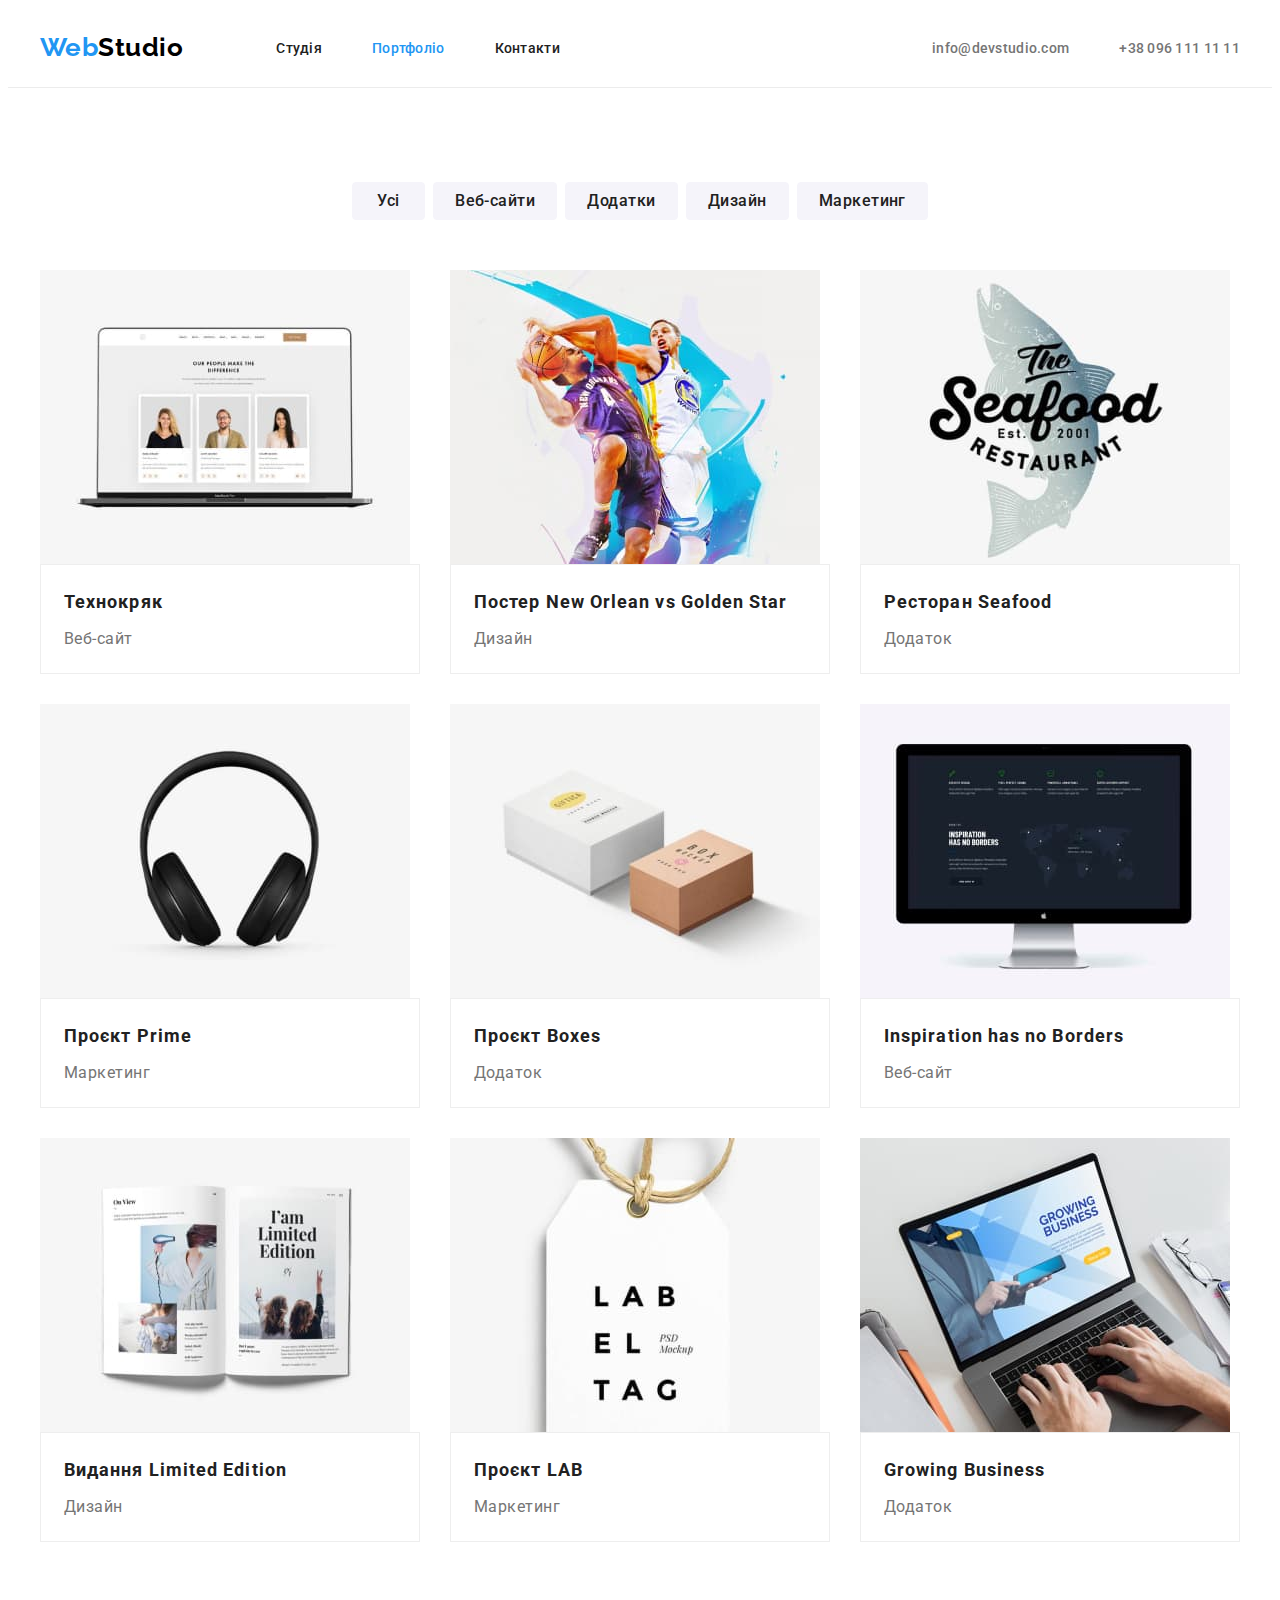
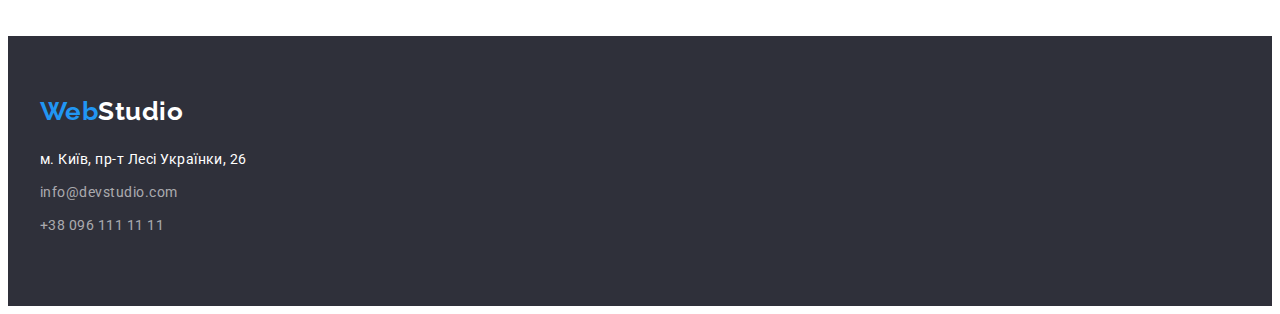
==== portfolio.html @ 45e5f4ee "Initial commit" ====
<!DOCTYPE html>
<html lang="uk">
  <head>
    <meta charset="UTF-8" />
    <meta http-equiv="X-UA-Compatible" content="IE=edge" />
    <meta name="viewport" content="width=device-width, initial-scale=1.0" />
    <title>Студія</title>

    <link rel="preconnect" href="https://fonts.googleapis.com" />
    <link rel="preconnect" href="https://fonts.gstatic.com" crossorigin />
    <link
      href="https://fonts.googleapis.com/css2?family=Raleway:wght@700&family=Roboto:wght@400;500;700;900&display=swap"
      rel="stylesheet"
    />

    <!-- Modern-normalize -->
    <link
      rel="stylesheet"
      href="https://cdnjs.cloudflare.com/ajax/libs/modern-normalize/1.1.0/modern-normalize.min.css"
      integrity="sha512-wpPYUAdjBVSE4KJnH1VR1HeZfpl1ub8YT/NKx4PuQ5NmX2tKuGu6U/JRp5y+Y8XG2tV+wKQpNHVUX03MfMFn9Q=="
      crossorigin="anonymous"
      referrerpolicy="no-referrer"
    />

    <!-- Custom styles -->
    <link rel="stylesheet" href="./css/styles.css" />
  </head>

  <body>
    <!-- Шапка сайту -->
    <header class="header">
      <div class="container">
        <nav class="site-nav">
          <a href="/" lang="en" class="link logo"><span class="logo-part">Web</span>Studio</a>
          <!-- TODO: замінити посилання ./index.html на дійсне -->
          <ul class="site-nav list">
            <li class="list-item"><a href="./index.html" class="link">Студія</a></li>
            <li class="list-item"><a href="./portfolio.html" class="link current">Портфоліо</a></li>
            <li class="list-item"><a href="./index.html" class="link">Контакти</a></li>
          </ul>
        </nav>
        <ul class="contacts list">
          <li class="list-item">
            <a href="mailto:info@devstudio.com" class="link">info@devstudio.com</a>
          </li>
          <li class="list-item">
            <a href="tel:+380961111111" class="link">+38 096 111 11 11</a>
          </li>
        </ul>
      </div>
    </header>

    <main>
      <!-- Портфоліо -->
      <section class="section portfolio">
        <div class="container">
          <h1 class="section-title visually-hidden">Портфоліо</h1>
          <ul class="portfolio-button list">
            <li class="list-item">
              <button type="button" class="button primary">Усі</button>
            </li>
            <li class="list-item">
              <button type="button" class="button primary">Веб-сайти</button>
            </li>
            <li class="list-item">
              <button type="button" class="button primary">Додатки</button>
            </li>
            <li class="list-item">
              <button type="button" class="button primary">Дизайн</button>
            </li>
            <li class="list-item">
              <button type="button" class="button primary">Маркетинг</button>
            </li>
          </ul>
          <!-- TODO: замінити посилання ./index.html на дійсне -->
          <ul class="portfolio list card-set">
            <li class="portfolio card-set-item">
              <a href="./index.html" class="link">
                <img src="./images/project-1.jpg" alt="Ноутбук" width="370" height="294" />
                <div class="portfolio-container">
                  <h2 class="subtitle">Технокряк</h2>
                  <p class="text">Веб-сайт</p>
                </div>
              </a>
            </li>
            <li class="portfolio card-set-item">
              <a href="./index.html" class="link">
                <img src="./images/project-2.jpg" alt="Баскетболісти" width="370" height="294" />
                <div class="portfolio-container">
                  <h2 class="subtitle">Постер <span lang="en">New Orlean vs Golden Star</span></h2>
                  <p class="text">Дизайн</p>
                </div>
              </a>
            </li>
            <li class="portfolio card-set-item">
              <a href="./index.html" class="link">
                <img src="./images/project-3.jpg" alt="Лого з рибою" width="370" height="294" />
                <div class="portfolio-container">
                  <h2 class="subtitle">Ресторан <span lang="en">Seafood</span></h2>
                  <p class="text">Додаток</p>
                </div>
              </a>
            </li>
            <li class="portfolio card-set-item">
              <a href="./index.html" class="link">
                <img src="./images/project-4.jpg" alt="Навушники" width="370" height="294" />
                <div class="portfolio-container">
                  <h2 class="subtitle">Проєкт <span lang="en">Prime</span></h2>
                  <p class="text">Маркетинг</p>
                </div>
              </a>
            </li>
            <li class="portfolio card-set-item">
              <a href="./index.html" class="link">
                <img src="./images/project-5.jpg" alt="Коробки з паперу" width="370" height="294" />
                <div class="portfolio-container">
                  <h2 class="subtitle">Проєкт <span lang="en">Boxes</span></h2>
                  <p class="text">Додаток</p>
                </div>
              </a>
            </li>
            <li class="portfolio card-set-item">
              <a href="./index.html" class="link">
                <img src="./images/project-6.jpg" alt="Монітор" width="370" height="294" />
                <div class="portfolio-container">
                  <h2 lang="en" class="subtitle">Inspiration has no Borders</h2>
                  <p class="text">Веб-сайт</p>
                </div>
              </a>
            </li>
            <li class="portfolio card-set-item">
              <a href="./index.html" class="link">
                <img src="./images/project-7.jpg" alt="Розгорнута книга" width="370" height="294" />
                <div class="portfolio-container">
                  <h2 class="subtitle">Видання <span lang="en">Limited Edition</span></h2>
                  <p class="text">Дизайн</p>
                </div>
              </a>
            </li>
            <li class="portfolio card-set-item">
              <a href="./index.html" class="link">
                <img src="./images/project-8.jpg" alt="Етикетка" width="370" height="294" />
                <div class="portfolio-container">
                  <h2 class="subtitle">Проєкт <span lang="en">LAB</span></h2>
                  <p class="text">Маркетинг</p>
                </div>
              </a>
            </li>
            <li class="portfolio card-set-item">
              <a href="./index.html" class="link">
                <img src="./images/project-9.jpg" alt="Ноутбук" width="370" height="294" />
                <div class="portfolio-container">
                  <h2 lang="en" class="subtitle">Growing Business</h2>
                  <p class="text">Додаток</p>
                </div>
              </a>
            </li>
          </ul>
        </div>
      </section>
    </main>

    <!-- Підвал -->
    <footer class="footer">
      <div class="container">
        <a href="/" lang="en" class="link logo"><span class="logo-part">Web</span>Studio</a>
        <address>
          <ul class="address list">
            <li>
              <a
                href="https://www.google.com/maps/d/embed?mid=10uSM3H-mIU3GznYo2szRIEphczw&hl=en_US&ehbc=2E312F"
                target="_blank"
                rel="noopener noreferrer nofollow"
                class="link post"
                >м. Київ, пр-т Лесі Українки, 26
              </a>
            </li>
            <li>
              <a href="mailto:info@devstudio.com" class="link">info@devstudio.com</a>
            </li>
            <li>
              <a href="tel:+380961111111" class="link">+38 096 111 11 11</a>
            </li>
          </ul>
        </address>
      </div>
    </footer>
  </body>
</html>
---- css/styles.css ----
:root {
  /* Fonts */
  --primary-font-family: 'Roboto';
  --logo-font-family: 'Raleway';

  /* Text colors */
  --primary-text-color: #757575;
  --title-text-color: #212121;
  --secondary-text-color: #fff;
  --footer-text-color: rgba(255, 255, 255, 0.6);
  --rare-text-color: #000;
  --accent-color: #2196f3;

  /* BG colors */
  --button-active-color: #188ce8;
  --primary-bgc: #fff;
  --secondary-bgc: #2f303a;
  --team-bgc: #f5f4fa;
  --header-border-color: #ececec;
  --portfolio-list-item-border-color: #eeeeee;

  /* Others */
  --indent: 30px;
  --items: 3;
}

/* Base styles */
body {
  color: var(--primary-text-color);
  background-color: var(--primary-bgc);
  font-family: var(--primary-font-family), sans-serif;
  letter-spacing: 0.03em;
}

/* Reset start */
h1,
h2,
h3,
h4,
h5,
h6,
p {
  margin: 0;
}

.link {
  text-decoration: none;
  color: currentColor;
}

.list {
  list-style: none;
  margin: 0;
  padding: 0;
}

img {
  display: block;
  max-width: 100%;
  height: auto;
}
/* Reset end */

/* Card set */
.card-set {
  display: flex;
  flex-wrap: wrap;
  gap: var(--indent);
}

.card-set-item {
  flex-basis: calc((100% - var(--indent) * (var(--items) - 1)) / var(--items));
}

/* <!-- Шапка сайту -- >  */
.header {
  border-bottom: 1px solid var(--header-border-color);
}

.logo {
  color: var(--rare-text-color);
  font-family: var(--logo-font-family), sans-serif;
  font-weight: 700;
  font-size: 26px;
  line-height: calc(31 / 26);
}

.logo-part {
  color: var(--accent-color);
}

.header .logo {
  padding: 24px 0;
  margin-right: 93px;
}

.header .container,
.site-nav,
.contacts.list {
  display: flex;
  align-items: center;
}

.site-nav .list-item:not(:last-child),
.contacts .list-item:not(:last-child) {
  margin-right: 50px;
}

.contacts.list {
  margin-left: auto;
}
/* ofh;qwhtco */
.site-nav.list .link {
  padding: 32px 0 31px 0;

  color: var(--title-text-color);
  font-weight: 500;
  font-size: 14px;
  line-height: calc(16 / 14);
  letter-spacing: 0.02em;
}

.site-nav .link:hover,
.site-nav .link:focus {
  color: var(--accent-color);
}

.site-nav .link.current {
  color: var(--accent-color);
}

.contacts .link {
  padding: 32px 0 31px 0;

  color: var(--primary-text-color);
  font-weight: 500;
  font-size: 14px;
  line-height: calc(16 / 14);
  letter-spacing: 0.02em;
}

.contacts .link:hover,
.contacts .link:focus {
  color: var(--accent-color);
}

/* <!-- Герой --> */
.hero {
  padding-top: 200px;
  padding-bottom: 200px;

  background-color: var(--secondary-bgc);
}

.hero-title {
  width: 696px;
  margin: 0 auto 30px auto;

  color: var(--secondary-text-color);
  font-weight: 900;
  font-size: 44px;
  line-height: calc(60 / 44);
  text-align: center;
  letter-spacing: 0.06em;
  text-transform: uppercase;
}

/* <!-- Секція Особливості (скритий заголовок)--> */
.visually-hidden {
  position: absolute;
  white-space: nowrap;
  width: 1px;
  height: 1px;
  overflow: hidden;
  border: 0;
  padding: 0;
  clip: rect(0 0 0 0);
  clip-path: inset(50%);
  margin: -1px;
}

.section {
  padding-top: 94px;
  padding-bottom: 94px;
}

.section.features {
  padding-bottom: 0;
}

.container {
  width: 1200px;
  padding-right: 15px;
  padding-left: 15px;
  margin-left: auto;
  margin-right: auto;
}

.features.list {
  display: flex;
  align-content: flex-start;
}

.features .list-item:not(:last-child) {
  margin-right: 30px;
}

.section-title {
  margin-bottom: 50px;

  color: var(--title-text-color);
}

.features .section-title,
.works .section-title,
.team .section-title {
  font-weight: 700;
  font-size: 36px;
  line-height: calc(42 / 36);
  text-align: center;
}

.section .subtitle {
  color: var(--title-text-color);
}

.features .subtitle {
  margin-bottom: 10px;

  font-weight: 700;
  font-size: 14px;
  line-height: calc(16 / 14);
  text-transform: uppercase;
}

.features .text {
  width: 270px;

  font-size: 14px;
  line-height: calc(24 / 14);
}

/* Секція Чим ми займаємось */
.works.list {
  display: flex;
  align-content: flex-start;
}

.works .list-item:not(:last-child) {
  margin-right: 30px;
}

/* <!-- Секція Наша команда --> */
.section.team {
  background-color: var(--team-bgc);
}

.team.list {
  background-color: var(--team-bgc);
}

.team .list-item {
  width: 270px;
  box-shadow: 0px 1px 3px rgba(0, 0, 0, 0.12), 0px 1px 1px rgba(0, 0, 0, 0.14),
    0px 2px 1px rgba(0, 0, 0, 0.2);
  border-radius: 0px 0px 4px 4px;

  background-color: var(--primary-bgc);
}

.team-container {
  padding: 30px 24px;
}

.team.list {
  display: flex;
  align-content: flex-start;
}

.team .list-item:not(:last-child) {
  margin-right: 30px;
}

.team .subtitle {
  margin-bottom: 10px;

  font-weight: 500;
  font-size: 16px;
  line-height: calc(19 / 16);
  text-align: center;
}

.team .text {
  font-size: 16px;
  line-height: calc(19 / 16);
  text-align: center;
}

/* <!-- Підвал --> */
.footer {
  padding-top: 60px;
  padding-bottom: 60px;

  background-color: var(--secondary-bgc);
}

.footer .logo {
  color: var(--secondary-text-color);
}

.footer .link.logo {
  display: inline-block;

  margin-bottom: 20px;
}

.address .link.post {
  color: var(--secondary-text-color);
}

.address .link {
  display: inline-block;
  margin-bottom: 9px;

  color: var(--footer-text-color);
}

.address .link.tel {
  margin-bottom: 0;
}

.address .link:hover,
.address .link:focus {
  color: var(--accent-color);
}

.address.list {
  font-style: normal;
  font-size: 14px;
  line-height: calc(24 / 14);
}

/* Кнопки */
.button {
  color: var(--primary-text-color);
  background-color: var(--primary-bgc);
  cursor: pointer;
  font-family: inherit;
}

.button.hero {
  display: block;
  box-shadow: 0px 4px 4px rgba(0, 0, 0, 0.15);
  min-width: 216px;
  min-height: 50px;
  border: 1px solid var(--accent-color);
  border-radius: 4px;
  padding: 9px 31px;
  margin: 0 auto;

  color: var(--secondary-text-color);
  background-color: var(--accent-color);
  font-weight: 700;
  font-size: 16px;
  line-height: calc(30 / 16);
  letter-spacing: 0.06em;
}

.button.hero:hover,
.button.hero:focus {
  background-color: var(--button-active-color);
}

/* Секція Портфоліо */
.button.primary {
  min-width: 73px;
  min-height: 38px;
  border: 1px solid var(--team-bgc);
  border-radius: 4px;
  padding: 5px 21px;

  color: var(--title-text-color);
  background-color: var(--team-bgc);
  font-weight: 500;
  font-size: 16px;
  line-height: calc(26 / 16);
  letter-spacing: 0.03em;
}

.button.primary:hover,
.button.primary:focus {
  box-shadow: 0px 3px 1px rgba(0, 0, 0, 0.1), 0px 1px 2px rgba(0, 0, 0, 0.08),
    0px 2px 2px rgba(0, 0, 0, 0.12);
  border: 1px solid var(--accent-color);

  color: var(--secondary-text-color);
  background-color: var(--accent-color);
}

.portfolio .link:hover,
.portfolio .link:focus {
  color: var(--accent-color);
}

.portfolio-container {
  padding: 19px 23px;
  border: 1px solid var(--portfolio-list-item-border-color);
}

.portfolio .subtitle:hover,
.portfolio .subtitle:focus {
  color: var(--accent-color);
}

.portfolio-button.list {
  display: flex;
  justify-content: center;
  align-content: flex-start;
  margin-bottom: 50px;
}

.portfolio-button .list-item:not(:last-child) {
  margin-right: 8px;
}

.portfolio .subtitle {
  margin-bottom: 4px;

  font-weight: 700;
  font-size: 18px;
  line-height: calc(36 / 18);
  letter-spacing: 0.06em;
}

.portfolio .text {
  color: var(--primary-text-color);
  font-size: 16px;
  line-height: calc(30 / 16);
}

.portfolio .text:hover,
.portfolio .text:focus {
  color: var(--accent-color);
}
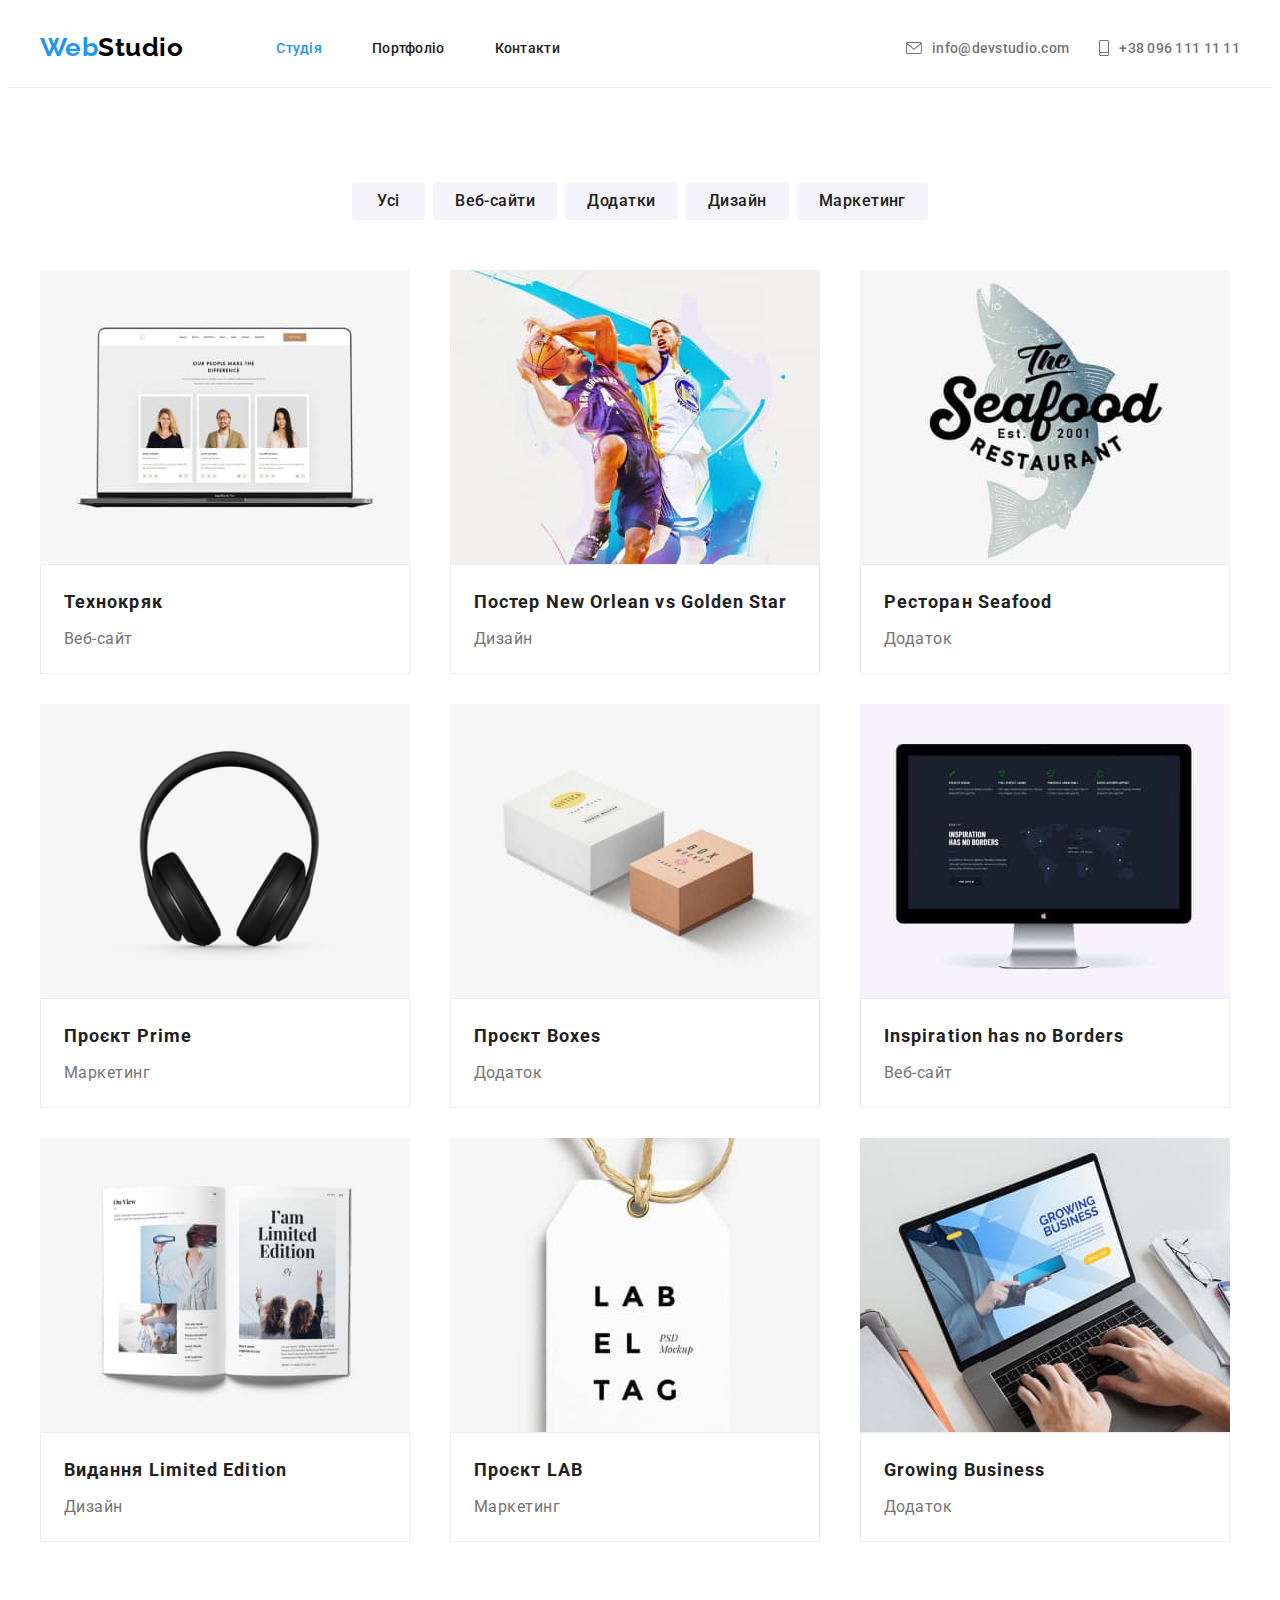
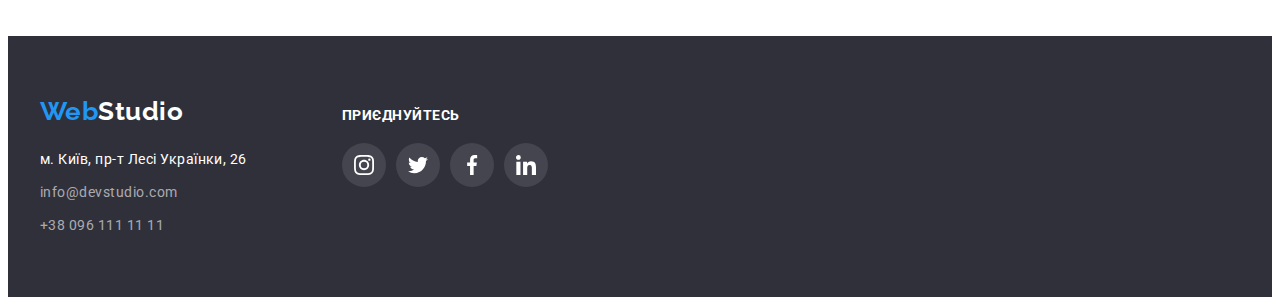
==== commit 20c0e7b1: "Змінює header та footer portfolio" ====
--- a/portfolio.html
+++ b/portfolio.html
@@ -34,17 +34,27 @@
           <a href="/" lang="en" class="link logo"><span class="logo-part">Web</span>Studio</a>
           <!-- TODO: замінити посилання ./index.html на дійсне -->
           <ul class="site-nav list">
-            <li class="list-item"><a href="./index.html" class="link">Студія</a></li>
-            <li class="list-item"><a href="./portfolio.html" class="link current">Портфоліо</a></li>
+            <li class="list-item"><a href="./index.html" class="link current">Студія</a></li>
+            <li class="list-item"><a href="./portfolio.html" class="link">Портфоліо</a></li>
             <li class="list-item"><a href="./index.html" class="link">Контакти</a></li>
           </ul>
         </nav>
         <ul class="contacts list">
           <li class="list-item">
-            <a href="mailto:info@devstudio.com" class="link">info@devstudio.com</a>
+            <a href="mailto:info@devstudio.com" class="link">
+              <svg class="contacts-icon" width="16" height="12">
+                <use href="./images/icons.svg#envelope"></use>
+              </svg>
+              info@devstudio.com
+            </a>
           </li>
           <li class="list-item">
-            <a href="tel:+380961111111" class="link">+38 096 111 11 11</a>
+            <a href="tel:+380961111111" class="link">
+              <svg class="contacts-icon" width="10" height="16">
+                <use href="./images/icons.svg#smartphone"></use>
+              </svg>
+              +38 096 111 11 11
+            </a>
           </li>
         </ul>
       </div>
@@ -163,26 +173,90 @@
     <!-- Підвал -->
     <footer class="footer">
       <div class="container">
-        <a href="/" lang="en" class="link logo"><span class="logo-part">Web</span>Studio</a>
-        <address>
-          <ul class="address list">
-            <li>
-              <a
-                href="https://www.google.com/maps/d/embed?mid=10uSM3H-mIU3GznYo2szRIEphczw&hl=en_US&ehbc=2E312F"
-                target="_blank"
-                rel="noopener noreferrer nofollow"
-                class="link post"
-                >м. Київ, пр-т Лесі Українки, 26
-              </a>
-            </li>
-            <li>
-              <a href="mailto:info@devstudio.com" class="link">info@devstudio.com</a>
-            </li>
-            <li>
-              <a href="tel:+380961111111" class="link">+38 096 111 11 11</a>
-            </li>
-          </ul>
-        </address>
+        <div class="container-adress">
+          <a href="/" lang="en" class="link logo"><span class="logo-part">Web</span>Studio</a>
+          <address>
+            <ul class="address list">
+              <li>
+                <a
+                  href="https://www.google.com/maps/d/embed?mid=10uSM3H-mIU3GznYo2szRIEphczw&hl=en_US&ehbc=2E312F"
+                  target="_blank"
+                  rel="noopener noreferrer nofollow"
+                  class="link post"
+                  >м. Київ, пр-т Лесі Українки, 26
+                </a>
+              </li>
+              <li>
+                <a href="mailto:info@devstudio.com" class="link">info@devstudio.com</a>
+              </li>
+              <li>
+                <a href="tel:+380961111111" class="link tel">+38 096 111 11 11</a>
+              </li>
+            </ul>
+          </address>
+        </div>
+
+        <div class="container-follow">
+          <p class="follow">приєднуйтесь</p>
+          <ul class="social-links list">
+            <li class="list-item">
+              <a
+                href="https://www.instagram.com"
+                target="_blank"
+                rel="noopener noreferrer nofollow"
+                lang="en"
+                aria-label="Instagram icon"
+                class="link"
+              >
+                <svg class="social-links-icon" width="20" height="20">
+                  <use href="./images/icons.svg#instagram"></use>
+                </svg>
+              </a>
+            </li>
+            <li class="list-item">
+              <a
+                href="https://www.twitter.com"
+                target="_blank"
+                rel="noopener noreferrer nofollow"
+                lang="en"
+                aria-label="Twitter icon"
+                class="link"
+              >
+                <svg class="social-links-icon" width="20" height="20">
+                  <use href="./images/icons.svg#twitter"></use>
+                </svg>
+              </a>
+            </li>
+            <li class="list-item">
+              <a
+                href="https://www.facebook.com"
+                target="_blank"
+                rel="noopener noreferrer nofollow"
+                lang="en"
+                aria-label="Facebook icon"
+                class="link"
+              >
+                <svg class="social-links-icon" width="20" height="20">
+                  <use href="./images/icons.svg#facebook"></use>
+                </svg>
+              </a>
+            </li>
+            <li class="list-item">
+              <a
+                href="https://www.linkedin.com"
+                target="_blank"
+                rel="noopener noreferrer nofollow"
+                lang="en"
+                aria-label="Linkedin icon"
+                class="link"
+              >
+                <svg class="social-links-icon" width="20" height="20">
+                  <use href="./images/icons.svg#linkedin"></use>
+                </svg>
+              </a>
+            </li>
+          </ul>
+        </div>
       </div>
     </footer>
   </body>
--- a/css/styles.css
+++ b/css/styles.css
@@ -6,16 +6,19 @@
   /* Text colors */
   --primary-text-color: #757575;
   --title-text-color: #212121;
-  --secondary-text-color: #fff;
+  --secondary-text-color: #ffffff;
   --footer-text-color: rgba(255, 255, 255, 0.6);
-  --rare-text-color: #000;
+  --rare-text-color: #000000;
   --accent-color: #2196f3;
+  --primary-logo-color: #afb1b8;
 
   /* BG colors */
   --button-active-color: #188ce8;
-  --primary-bgc: #fff;
+  --primary-bgc: #ffffff;
   --secondary-bgc: #2f303a;
+  --hero-bgc: #c4c4c4;
   --team-bgc: #f5f4fa;
+  --footer-logo-bgc: rgba(255, 255, 255, 0.1);
   --header-border-color: #ececec;
   --portfolio-list-item-border-color: #eeeeee;
 
@@ -101,15 +104,14 @@
   align-items: center;
 }
 
-.site-nav .list-item:not(:last-child),
-.contacts .list-item:not(:last-child) {
+.site-nav .list-item:not(:last-child) {
   margin-right: 50px;
 }
 
 .contacts.list {
   margin-left: auto;
 }
-/* ofh;qwhtco */
+
 .site-nav.list .link {
   padding: 32px 0 31px 0;
 
@@ -129,7 +131,14 @@
   color: var(--accent-color);
 }
 
+.contacts .list-item:not(:last-child) {
+  margin-right: 30px;
+}
+
 .contacts .link {
+  display: flex;
+  align-items: center;
+  gap: 10px;
   padding: 32px 0 31px 0;
 
   color: var(--primary-text-color);
@@ -144,13 +153,22 @@
   color: var(--accent-color);
 }
 
+.contacts-icon {
+  fill: currentColor;
+}
+
 /* <!-- Герой --> */
+
+/* TODO: ПЕРЕВІРИТИ ФОН */
 .hero {
   padding-top: 200px;
   padding-bottom: 200px;
 
-  background-color: var(--secondary-bgc);
-}
+  backgroundу-color: var(--hero-bgc);
+  background-image: linear-gradient(rgba(47, 48, 58, 0.4), rgba(47, 48, 58, 0.4)),
+    url(../images/hero-bg.jpg);
+}
+
 
 .hero-title {
   width: 696px;
@@ -198,7 +216,7 @@
 
 .features.list {
   display: flex;
-  align-content: flex-start;
+  align-items: flex-start;
 }
 
 .features .list-item:not(:last-child) {
@@ -213,13 +231,24 @@
 
 .features .section-title,
 .works .section-title,
-.team .section-title {
+.team .section-title,
+.clients .section-title {
   font-weight: 700;
   font-size: 36px;
   line-height: calc(42 / 36);
   text-align: center;
 }
 
+.features-icon {
+  display: flex;
+  justify-content: center;
+  align-items: center;
+  height: 120px;
+  border-radius: 4px;
+  margin-bottom: 30px;
+  background-color: var(--team-bgc);
+}
+
 .section .subtitle {
   color: var(--title-text-color);
 }
@@ -243,7 +272,7 @@
 /* Секція Чим ми займаємось */
 .works.list {
   display: flex;
-  align-content: flex-start;
+  align-items: center;
 }
 
 .works .list-item:not(:last-child) {
@@ -259,7 +288,7 @@
   background-color: var(--team-bgc);
 }
 
-.team .list-item {
+.team.list > .list-item {
   width: 270px;
   box-shadow: 0px 1px 3px rgba(0, 0, 0, 0.12), 0px 1px 1px rgba(0, 0, 0, 0.14),
     0px 2px 1px rgba(0, 0, 0, 0.2);
@@ -269,15 +298,15 @@
 }
 
 .team-container {
-  padding: 30px 24px;
+  padding: 30px 32px;
 }
 
 .team.list {
   display: flex;
-  align-content: flex-start;
-}
-
-.team .list-item:not(:last-child) {
+  align-items: center;
+}
+
+.team.list > .list-item:not(:last-child) {
   margin-right: 30px;
 }
 
@@ -291,9 +320,72 @@
 }
 
 .team .text {
+  margin-bottom: 16px;
+
   font-size: 16px;
   line-height: calc(19 / 16);
   text-align: center;
+}
+
+.team-container .social-links.list {
+  display: flex;
+  justify-content: center;
+  align-items: center;
+  gap: 10px;
+}
+
+.social-links .link {
+  display: flex;
+  justify-content: center;
+  align-items: center;
+  width: 44px;
+  height: 44px;
+  border-radius: 50%;
+
+  background-color: var(--primary-bgc);
+  color: var(--primary-logo-color);
+}
+
+.social-links .link:hover,
+.social-links .link:focus {
+  background-color: var(--accent-color);
+  color: var(--secondary-text-color);
+}
+
+.social-links-icon {
+  fill: currentColor;
+}
+
+/* Секція Постійні клієнти */
+
+.clients.list {
+  display: flex;
+  justify-content: center;
+  align-items: center;
+  gap: 30px;
+}
+
+.clients .link {
+  display: flex;
+  justify-content: center;
+  align-items: center;
+  width: 170px;
+  height: 92px;
+  border: 1px solid var(--primary-logo-color);
+  border-radius: 4px;
+
+  /* background-color: var(--primary-bgc); */
+  color: var(--primary-logo-color);
+}
+
+.clients .link:hover,
+.clients .link:focus {
+  border-color: var(--accent-color);
+  color: var(--accent-color);
+}
+
+.client-icon {
+  fill: currentColor;
 }
 
 /* <!-- Підвал --> */
@@ -304,6 +396,15 @@
   background-color: var(--secondary-bgc);
 }
 
+.footer .container {
+  display: flex;
+  align-items: baseline;
+}
+
+.container-adress {
+  margin-right: 95px;
+}
+
 .footer .logo {
   color: var(--secondary-text-color);
 }
@@ -338,6 +439,28 @@
   font-style: normal;
   font-size: 14px;
   line-height: calc(24 / 14);
+}
+
+.follow {
+  margin-bottom: 20px;
+
+  font-weight: 700;
+  font-size: 14px;
+  line-height: calc(16 / 14);
+  text-transform: uppercase;
+  color: var(--secondary-text-color);
+}
+
+.container-follow .social-links.list {
+  display: flex;
+  justify-content: center;
+  align-items: center;
+  gap: 10px;
+}
+
+.container-follow .link {
+  background-color: var(--footer-logo-bgc);
+  color: var(--secondary-text-color);
 }
 
 /* Кнопки */
@@ -358,8 +481,8 @@
   padding: 9px 31px;
   margin: 0 auto;
 
-  color: var(--secondary-text-color);
   background-color: var(--accent-color);
+  color: var(--secondary-text-color);
   font-weight: 700;
   font-size: 16px;
   line-height: calc(30 / 16);
@@ -397,9 +520,14 @@
   background-color: var(--accent-color);
 }
 
+.portfolio.card-set-item {
+  display: inline-flex;
+}
+
 .portfolio .link:hover,
 .portfolio .link:focus {
-  color: var(--accent-color);
+  box-shadow: 0px 1px 1px rgba(0, 0, 0, 0.12), 0px 4px 4px rgba(0, 0, 0, 0.06),
+    1px 4px 6px rgba(0, 0, 0, 0.16);
 }
 
 .portfolio-container {
@@ -407,15 +535,10 @@
   border: 1px solid var(--portfolio-list-item-border-color);
 }
 
-.portfolio .subtitle:hover,
-.portfolio .subtitle:focus {
-  color: var(--accent-color);
-}
-
 .portfolio-button.list {
   display: flex;
   justify-content: center;
-  align-content: flex-start;
+  align-items: flex-start;
   margin-bottom: 50px;
 }
 
@@ -437,8 +560,3 @@
   font-size: 16px;
   line-height: calc(30 / 16);
 }
-
-.portfolio .text:hover,
-.portfolio .text:focus {
-  color: var(--accent-color);
-}
